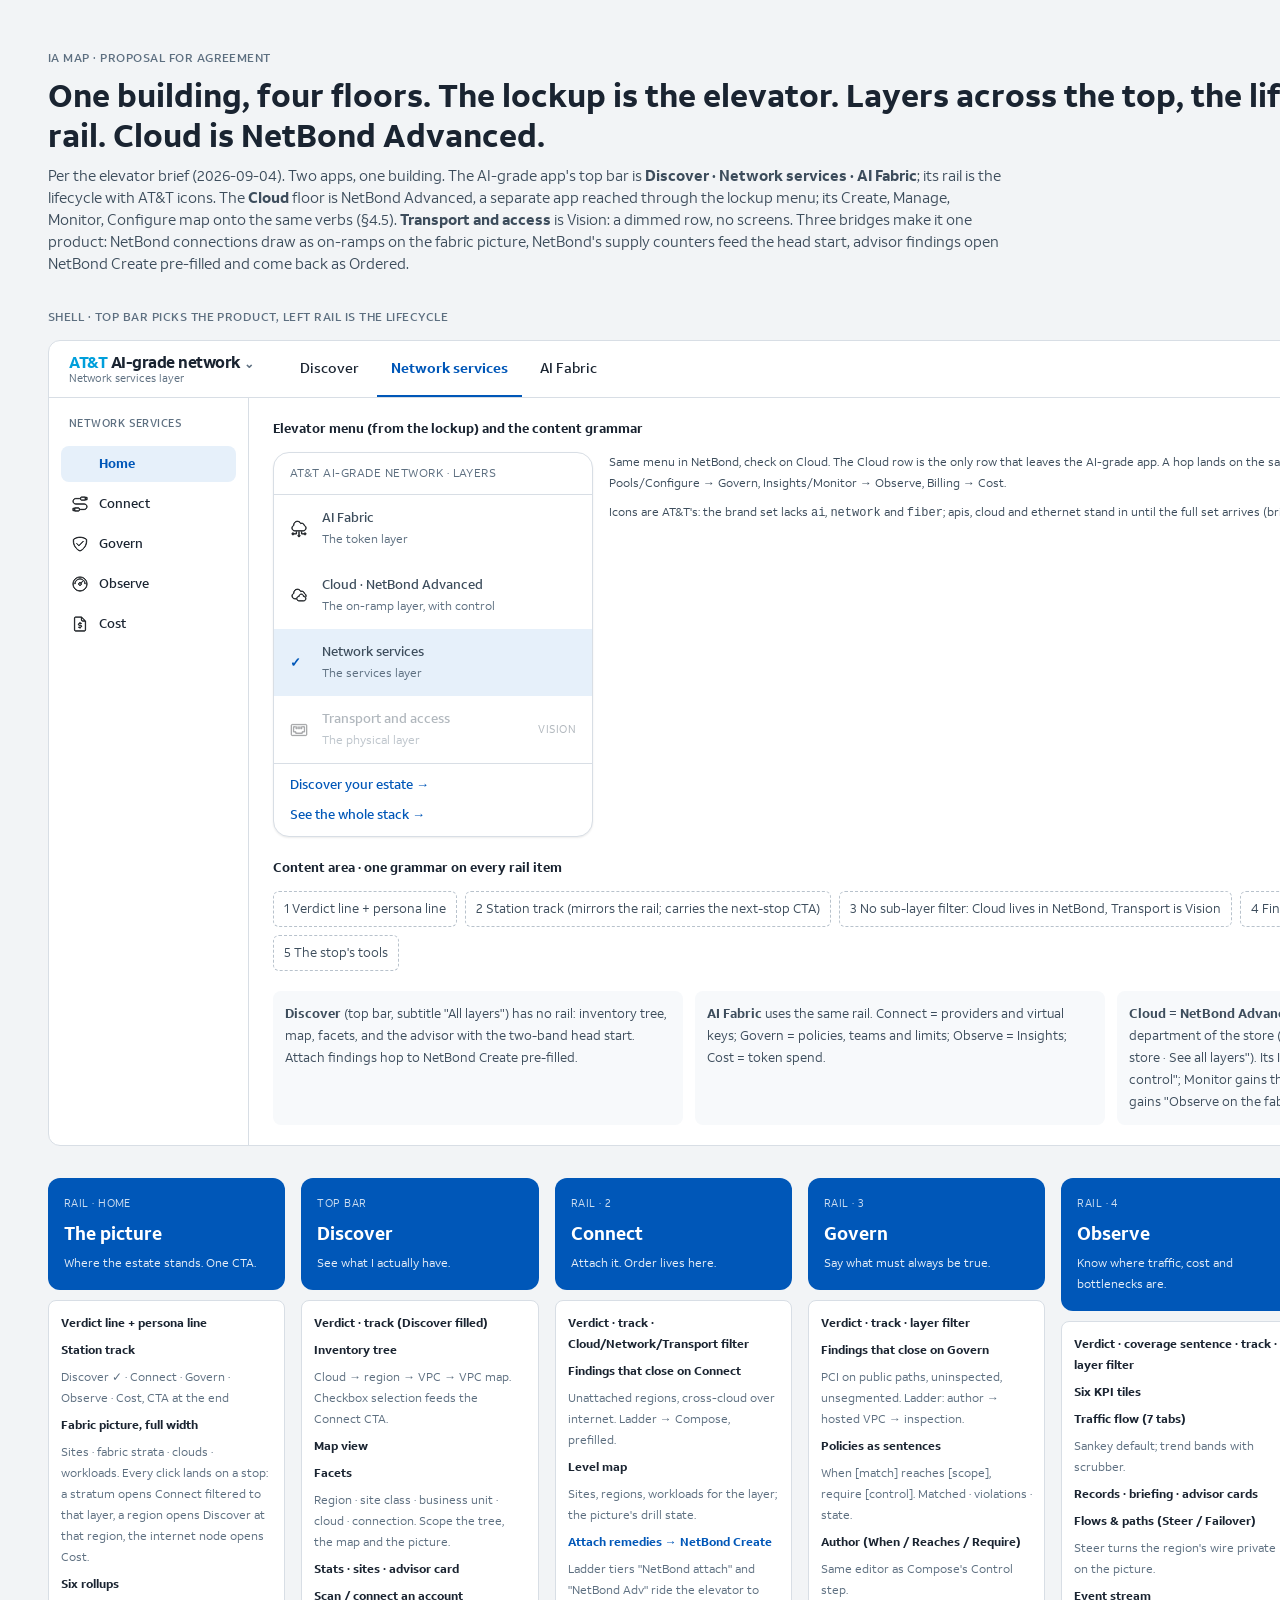
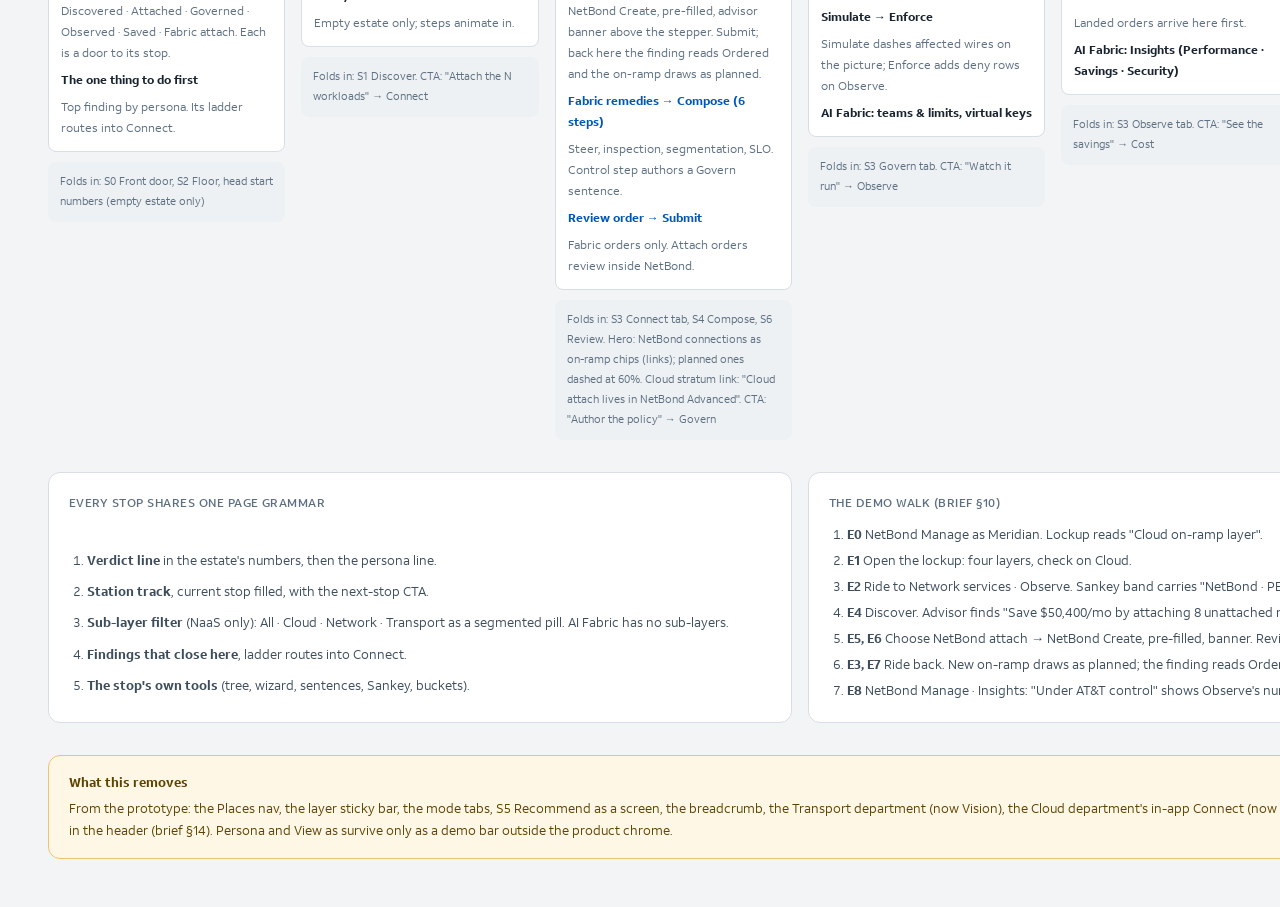
==== IA Map.dc.html @ 9a9348ab "feat: NaaS guided storefront design scope and deliverables Static Claude Design export: storefront p" ====
<!DOCTYPE html>
<html>
<head>
<meta charset="utf-8">
<meta name="viewport" content="width=device-width, initial-scale=1">
<script src="./support.js"></script>
</head>
<body>
<x-dc>
<helmet>
<meta name="robots" content="noindex, nofollow, noarchive">
<meta name="design_doc_mode" content="canvas">
<style>
@font-face { font-family: 'Aleck'; src: url('fonts/AleckSans-Rg.ttf'); font-weight: 400; }
@font-face { font-family: 'Aleck'; src: url('fonts/AleckSans-Md.ttf'); font-weight: 500; }
@font-face { font-family: 'Aleck'; src: url('fonts/AleckSans-Bd.ttf'); font-weight: 700; }
body { margin: 0; background: #f2f4f6; font-family: 'Aleck', Helvetica, Arial, sans-serif; color: #1a2431; }
a { color: #0057b8; } a:hover { color: #00388f; }
</style>
</helmet>
<section style="width:1600px;padding:48px;display:grid;gap:32px;box-sizing:border-box">
  <div style="display:grid;gap:8px">
    <div style="font-size:12px;letter-spacing:.04em;text-transform:uppercase;font-weight:500;color:#5d6f80">IA map · proposal for agreement</div>
    <h1 style="margin:0;font-size:32px;line-height:40px;font-weight:700">One building, four floors. The lockup is the elevator. Layers across the top, the lifecycle down the rail. Cloud is NetBond Advanced.</h1>
    <p style="margin:0;max-width:960px;font-size:15px;line-height:22px;color:#3d4d5c;text-wrap:pretty">Per the elevator brief (2026-09-04). Two apps, one building. The AI-grade app's top bar is <strong>Discover · Network services · AI Fabric</strong>; its rail is the lifecycle with AT&amp;T icons. The <strong>Cloud</strong> floor is NetBond Advanced, a separate app reached through the lockup menu; its Create, Manage, Monitor, Configure map onto the same verbs (§4.5). <strong>Transport and access</strong> is Vision: a dimmed row, no screens. Three bridges make it one product: NetBond connections draw as on-ramps on the fabric picture, NetBond's supply counters feed the head start, advisor findings open NetBond Create pre-filled and come back as Ordered.</p>
  </div>

  <!-- shell -->
  <div style="display:grid;gap:12px">
    <div style="font-size:12px;letter-spacing:.04em;text-transform:uppercase;font-weight:500;color:#5d6f80">Shell · top bar picks the product, left rail is the lifecycle</div>
    <div style="background:#fff;border:1px solid #d8dee5;border-radius:12px;overflow:hidden">
      <div style="display:flex;align-items:center;gap:16px;height:56px;padding:0 20px;border-bottom:1px solid #d8dee5">
        <span style="display:grid;gap:0;line-height:1.2"><span style="font-weight:700;letter-spacing:-.03em"><span style="color:#009fdb">AT&amp;T</span> AI-grade network <span style="color:#5d6f80;font-size:12px">⌄</span></span><span style="font-size:11px;color:#5d6f80">Network services layer</span></span>
        <span style="display:flex;gap:4px;margin-left:16px;height:56px;align-items:stretch">
          <span style="display:flex;align-items:center;padding:0 14px;color:#1a2431;font-weight:500;font-size:14px;border-bottom:2px solid transparent">Discover</span>
          <span style="display:flex;align-items:center;padding:0 14px;color:#0057b8;font-weight:700;font-size:14px;border-bottom:2px solid #0057b8">Network services</span>
          <span style="display:flex;align-items:center;padding:0 14px;color:#1a2431;font-weight:500;font-size:14px;border-bottom:2px solid transparent">AI Fabric</span>
        </span>
        <span style="margin-left:auto;display:flex;gap:8px;font-size:12px;color:#5d6f80">
          <span style="height:32px;padding:0 10px;line-height:32px">🔍</span><span style="height:32px;padding:0 10px;line-height:32px;color:#0057b8;font-weight:700">✓3</span><span style="height:32px;padding:0 10px;line-height:32px">🔔</span><span style="height:32px;padding:0 10px;line-height:32px">⦿</span>
        </span>
      </div>
      <div style="display:grid;grid-template-columns:200px 1fr;min-height:220px">
        <div style="padding:16px 12px;border-right:1px solid #d8dee5;display:grid;gap:4px;align-content:start;font-size:13px">
          <div style="font-size:11px;letter-spacing:.04em;text-transform:uppercase;font-weight:500;color:#5d6f80;padding:0 8px 8px">Network services</div>
          <span style="display:flex;align-items:center;gap:10px;height:36px;padding:0 10px;border-radius:8px;background:#e6f0fa;color:#0057b8;font-weight:700"><span style="width:18px;height:18px;background:url('brand/icons-link/home.svg') center / contain no-repeat"></span>Home</span>
          <span style="display:flex;align-items:center;gap:10px;height:36px;padding:0 10px;border-radius:8px;color:#1a2431;font-weight:500"><span style="width:18px;height:18px;background:url('brand/icons-light/cable.svg') center / contain no-repeat"></span>Connect</span>
          <span style="display:flex;align-items:center;gap:10px;height:36px;padding:0 10px;border-radius:8px;color:#1a2431;font-weight:500"><span style="width:18px;height:18px;background:url('brand/icons-light/check-shield.svg') center / contain no-repeat"></span>Govern</span>
          <span style="display:flex;align-items:center;gap:10px;height:36px;padding:0 10px;border-radius:8px;color:#1a2431;font-weight:500"><span style="width:18px;height:18px;background:url('brand/icons-light/high-meter.svg') center / contain no-repeat"></span>Observe</span>
          <span style="display:flex;align-items:center;gap:10px;height:36px;padding:0 10px;border-radius:8px;color:#1a2431;font-weight:500"><span style="width:18px;height:18px;background:url('brand/icons-light/bill.svg') center / contain no-repeat"></span>Cost</span>
        </div>
        <div style="padding:20px 24px;display:grid;gap:12px;align-content:start;font-size:13px;color:#3d4d5c">
          <div style="font-weight:700;color:#1a2431">Elevator menu (from the lockup) and the content grammar</div>
          <div style="display:grid;grid-template-columns:320px 1fr;gap:16px;align-items:start">
            <div style="border:1px solid #d8dee5;border-radius:16px;background:#fff;box-shadow:0 1px 2px rgba(0,0,0,.08);overflow:hidden;font-size:13px">
              <div style="padding:10px 16px;font-size:12px;letter-spacing:.04em;text-transform:uppercase;color:#5d6f80;border-bottom:1px solid #d8dee5">AT&amp;T AI-grade network · layers</div>
              <div style="display:grid;grid-template-columns:20px 1fr;gap:12px;padding:12px 16px;align-items:center"><span style="width:18px;height:18px;background:url('brand/icons-light/apis.svg') center / contain no-repeat"></span><span><span style="display:block;font-weight:500">AI Fabric</span><span style="display:block;font-size:12px;color:#5d6f80">The token layer</span></span></div>
              <div style="display:grid;grid-template-columns:20px 1fr;gap:12px;padding:12px 16px;align-items:center"><span style="width:18px;height:18px;background:url('brand/icons-light/cloud.svg') center / contain no-repeat"></span><span><span style="display:block;font-weight:500">Cloud · NetBond Advanced</span><span style="display:block;font-size:12px;color:#5d6f80">The on-ramp layer, with control</span></span></div>
              <div style="display:grid;grid-template-columns:20px 1fr;gap:12px;padding:12px 16px;align-items:center;background:#e6f0fa"><span style="color:#0057b8;font-weight:700">✓</span><span><span style="display:block;font-weight:500">Network services</span><span style="display:block;font-size:12px;color:#5d6f80">The services layer</span></span></div>
              <div style="display:grid;grid-template-columns:20px 1fr auto;gap:12px;padding:12px 16px;align-items:center;opacity:.4"><span style="width:18px;height:18px;background:url('brand/icons-light/ethernet.svg') center / contain no-repeat"></span><span><span style="display:block;font-weight:500">Transport and access</span><span style="display:block;font-size:12px;color:#5d6f80">The physical layer</span></span><span style="font-size:11px;letter-spacing:.04em;text-transform:uppercase">Vision</span></div>
              <div style="border-top:1px solid #d8dee5;padding:10px 16px;display:grid;gap:8px;color:#0057b8;font-weight:500"><span>Discover your estate →</span><span>See the whole stack →</span></div>
            </div>
            <div style="font-size:12px;color:#3d4d5c;display:grid;gap:8px"><div>Same menu in NetBond, check on Cloud. The Cloud row is the only row that leaves the AI-grade app. A hop lands on the same verb: NetBond Create → Connect, Pools/Configure → Govern, Insights/Monitor → Observe, Billing → Cost.</div><div>Icons are AT&amp;T's: the brand set lacks <code>ai</code>, <code>network</code> and <code>fiber</code>; apis, cloud and ethernet stand in until the full set arrives (brief §4.3 asks me to say so).</div></div>
          </div>
          <div style="font-weight:700;color:#1a2431;margin-top:8px">Content area · one grammar on every rail item</div>
          <div style="display:flex;gap:8px;flex-wrap:wrap">
            <span style="padding:6px 10px;border:1px dashed #b8c2cc;border-radius:6px">1 Verdict line + persona line</span>
            <span style="padding:6px 10px;border:1px dashed #b8c2cc;border-radius:6px">2 Station track (mirrors the rail; carries the next-stop CTA)</span>
            <span style="padding:6px 10px;border:1px dashed #b8c2cc;border-radius:6px">3 No sub-layer filter: Cloud lives in NetBond, Transport is Vision</span>
            <span style="padding:6px 10px;border:1px dashed #b8c2cc;border-radius:6px">4 Findings that close here</span>
            <span style="padding:6px 10px;border:1px dashed #b8c2cc;border-radius:6px">5 The stop's tools</span>
          </div>
          <div style="display:grid;grid-template-columns:1fr 1fr 1fr;gap:12px;margin-top:8px">
            <div style="padding:12px;background:#f7f9fb;border-radius:8px"><strong>Discover</strong> (top bar, subtitle "All layers") has no rail: inventory tree, map, facets, and the advisor with the two-band head start. Attach findings hop to NetBond Create pre-filled.</div>
            <div style="padding:12px;background:#f7f9fb;border-radius:8px"><strong>AI Fabric</strong> uses the same rail. Connect = providers and virtual keys; Govern = policies, teams and limits; Observe = Insights; Cost = token spend.</div>
            <div style="padding:12px;background:#f7f9fb;border-radius:8px"><strong>Cloud = NetBond Advanced.</strong> Its Marketplace tab is the Cloud department of the store ("This is the Cloud layer of the AT&amp;T store · See all layers"). Its Insights grid gains "Under AT&amp;T control"; Monitor gains the telemetry row; connection detail gains "Observe on the fabric" and "Govern this path".</div>
          </div>
        </div>
      </div>
    </div>
  </div>

  <!-- stops -->
  <div style="display:grid;grid-template-columns:repeat(6,minmax(0,1fr));gap:16px;align-items:start">

    <div style="display:grid;gap:10px">
      <div style="padding:16px;background:#0057b8;color:#fff;border-radius:12px;display:grid;gap:4px"><div style="font-size:11px;letter-spacing:.04em;text-transform:uppercase;opacity:.8">Rail · Home</div><div style="font-size:18px;font-weight:700">The picture</div><div style="font-size:12px;opacity:.9">Where the estate stands. One CTA.</div></div>
      <div style="padding:12px;background:#fff;border:1px solid #d8dee5;border-radius:8px;font-size:12px;display:grid;gap:6px">
        <div style="font-weight:700">Verdict line + persona line</div>
        <div style="font-weight:700">Station track</div><div style="color:#5d6f80">Discover ✓ · Connect · Govern · Observe · Cost, CTA at the end</div>
        <div style="font-weight:700">Fabric picture, full width</div><div style="color:#5d6f80">Sites · fabric strata · clouds · workloads. Every click lands on a stop: a stratum opens Connect filtered to that layer, a region opens Discover at that region, the internet node opens Cost.</div>
        <div style="font-weight:700">Six rollups</div><div style="color:#5d6f80">Discovered · Attached · Governed · Observed · Saved · Fabric attach. Each is a door to its stop.</div>
        <div style="font-weight:700">The one thing to do first</div><div style="color:#5d6f80">Top finding by persona. Its ladder routes into Connect.</div>
      </div>
      <div style="padding:10px 12px;background:#eef1f4;border-radius:8px;font-size:11px;color:#5d6f80">Folds in: S0 Front door, S2 Floor, head start numbers (empty estate only)</div>
    </div>

    <div style="display:grid;gap:10px">
      <div style="padding:16px;background:#0057b8;color:#fff;border-radius:12px;display:grid;gap:4px"><div style="font-size:11px;letter-spacing:.04em;text-transform:uppercase;opacity:.8">Top bar</div><div style="font-size:18px;font-weight:700">Discover</div><div style="font-size:12px;opacity:.9">See what I actually have.</div></div>
      <div style="padding:12px;background:#fff;border:1px solid #d8dee5;border-radius:8px;font-size:12px;display:grid;gap:6px">
        <div style="font-weight:700">Verdict · track (Discover filled)</div>
        <div style="font-weight:700">Inventory tree</div><div style="color:#5d6f80">Cloud → region → VPC → VPC map. Checkbox selection feeds the Connect CTA.</div>
        <div style="font-weight:700">Map view</div>
        <div style="font-weight:700">Facets</div><div style="color:#5d6f80">Region · site class · business unit · cloud · connection. Scope the tree, the map and the picture.</div>
        <div style="font-weight:700">Stats · sites · advisor card</div>
        <div style="font-weight:700">Scan / connect an account</div><div style="color:#5d6f80">Empty estate only; steps animate in.</div>
      </div>
      <div style="padding:10px 12px;background:#eef1f4;border-radius:8px;font-size:11px;color:#5d6f80">Folds in: S1 Discover. CTA: "Attach the N workloads" → Connect</div>
    </div>

    <div style="display:grid;gap:10px">
      <div style="padding:16px;background:#0057b8;color:#fff;border-radius:12px;display:grid;gap:4px"><div style="font-size:11px;letter-spacing:.04em;text-transform:uppercase;opacity:.8">Rail · 2</div><div style="font-size:18px;font-weight:700">Connect</div><div style="font-size:12px;opacity:.9">Attach it. Order lives here.</div></div>
      <div style="padding:12px;background:#fff;border:1px solid #d8dee5;border-radius:8px;font-size:12px;display:grid;gap:6px">
        <div style="font-weight:700">Verdict · track · Cloud/Network/Transport filter</div>
        <div style="font-weight:700">Findings that close on Connect</div><div style="color:#5d6f80">Unattached regions, cross-cloud over internet. Ladder → Compose, prefilled.</div>
        <div style="font-weight:700">Level map</div><div style="color:#5d6f80">Sites, regions, workloads for the layer; the picture's drill state.</div>
        <div style="font-weight:700;color:#0057b8">Attach remedies → NetBond Create</div><div style="color:#5d6f80">Ladder tiers "NetBond attach" and "NetBond Adv" ride the elevator to NetBond Create, pre-filled, advisor banner above the stepper. Submit; back here the finding reads Ordered and the on-ramp draws as planned.</div>
        <div style="font-weight:700;color:#0057b8">Fabric remedies → Compose (6 steps)</div><div style="color:#5d6f80">Steer, inspection, segmentation, SLO. Control step authors a Govern sentence.</div>
        <div style="font-weight:700;color:#0057b8">Review order → Submit</div><div style="color:#5d6f80">Fabric orders only. Attach orders review inside NetBond.</div>
      </div>
      <div style="padding:10px 12px;background:#eef1f4;border-radius:8px;font-size:11px;color:#5d6f80">Folds in: S3 Connect tab, S4 Compose, S6 Review. Hero: NetBond connections as on-ramp chips (links); planned ones dashed at 60%. Cloud stratum link: "Cloud attach lives in NetBond Advanced". CTA: "Author the policy" → Govern</div>
    </div>

    <div style="display:grid;gap:10px">
      <div style="padding:16px;background:#0057b8;color:#fff;border-radius:12px;display:grid;gap:4px"><div style="font-size:11px;letter-spacing:.04em;text-transform:uppercase;opacity:.8">Rail · 3</div><div style="font-size:18px;font-weight:700">Govern</div><div style="font-size:12px;opacity:.9">Say what must always be true.</div></div>
      <div style="padding:12px;background:#fff;border:1px solid #d8dee5;border-radius:8px;font-size:12px;display:grid;gap:6px">
        <div style="font-weight:700">Verdict · track · layer filter</div>
        <div style="font-weight:700">Findings that close on Govern</div><div style="color:#5d6f80">PCI on public paths, uninspected, unsegmented. Ladder: author → hosted VPC → inspection.</div>
        <div style="font-weight:700">Policies as sentences</div><div style="color:#5d6f80">When [match] reaches [scope], require [control]. Matched · violations · state.</div>
        <div style="font-weight:700">Author (When / Reaches / Require)</div><div style="color:#5d6f80">Same editor as Compose's Control step.</div>
        <div style="font-weight:700">Simulate → Enforce</div><div style="color:#5d6f80">Simulate dashes affected wires on the picture; Enforce adds deny rows on Observe.</div>
        <div style="font-weight:700">AI Fabric: teams &amp; limits, virtual keys</div>
      </div>
      <div style="padding:10px 12px;background:#eef1f4;border-radius:8px;font-size:11px;color:#5d6f80">Folds in: S3 Govern tab. CTA: "Watch it run" → Observe</div>
    </div>

    <div style="display:grid;gap:10px">
      <div style="padding:16px;background:#0057b8;color:#fff;border-radius:12px;display:grid;gap:4px"><div style="font-size:11px;letter-spacing:.04em;text-transform:uppercase;opacity:.8">Rail · 4</div><div style="font-size:18px;font-weight:700">Observe</div><div style="font-size:12px;opacity:.9">Know where traffic, cost and bottlenecks are.</div></div>
      <div style="padding:12px;background:#fff;border:1px solid #d8dee5;border-radius:8px;font-size:12px;display:grid;gap:6px">
        <div style="font-weight:700">Verdict · coverage sentence · track · layer filter</div>
        <div style="font-weight:700">Six KPI tiles</div>
        <div style="font-weight:700">Traffic flow (7 tabs)</div><div style="color:#5d6f80">Sankey default; trend bands with scrubber.</div>
        <div style="font-weight:700">Records · briefing · advisor cards</div>
        <div style="font-weight:700">Flows &amp; paths (Steer / Failover)</div><div style="color:#5d6f80">Steer turns the region's wire private on the picture.</div>
        <div style="font-weight:700">Event stream</div><div style="color:#5d6f80">Landed orders arrive here first.</div>
        <div style="font-weight:700">AI Fabric: Insights (Performance · Savings · Security)</div>
      </div>
      <div style="padding:10px 12px;background:#eef1f4;border-radius:8px;font-size:11px;color:#5d6f80">Folds in: S3 Observe tab. CTA: "See the savings" → Cost</div>
    </div>

    <div style="display:grid;gap:10px">
      <div style="padding:16px;background:#0057b8;color:#fff;border-radius:12px;display:grid;gap:4px"><div style="font-size:11px;letter-spacing:.04em;text-transform:uppercase;opacity:.8">Rail · 5</div><div style="font-size:18px;font-weight:700">Cost</div><div style="font-size:12px;opacity:.9">Where the money leaks and what closes it.</div></div>
      <div style="padding:12px;background:#fff;border:1px solid #d8dee5;border-radius:8px;font-size:12px;display:grid;gap:6px">
        <div style="font-weight:700">Verdict · track · layer filter</div>
        <div style="font-weight:700">Realized vs on the table</div><div style="color:#5d6f80">Two numbers, stated once, same everywhere.</div>
        <div style="font-weight:700">Buckets: today vs on the fabric</div>
        <div style="font-weight:700">Steer to save</div><div style="color:#5d6f80">Same Steer as Observe; the picture and the tiles move.</div>
        <div style="font-weight:700">Findings that close on Cost</div><div style="color:#5d6f80">Avoidable egress, cross-cloud. Ladder → Compose in Connect.</div>
        <div style="font-weight:700">Term upgrades · hub consolidation (mature)</div>
        <div style="font-weight:700">AI Fabric: token spend by identity</div>
      </div>
      <div style="padding:10px 12px;background:#eef1f4;border-radius:8px;font-size:11px;color:#5d6f80">Folds in: S3 Cost tab, tailored offers. CTA: "Compose the order that saves $X" → Connect</div>
    </div>
  </div>

  <!-- cross-cutting -->
  <div style="display:grid;grid-template-columns:1fr 1fr;gap:16px">
    <div style="padding:20px;background:#fff;border:1px solid #d8dee5;border-radius:12px;display:grid;gap:10px;font-size:13px">
      <div style="font-size:12px;letter-spacing:.04em;text-transform:uppercase;font-weight:500;color:#5d6f80">Every stop shares one page grammar</div>
      <ol style="margin:0;padding-left:18px;display:grid;gap:4px;color:#3d4d5c">
        <li><strong>Verdict line</strong> in the estate's numbers, then the persona line.</li>
        <li><strong>Station track</strong>, current stop filled, with the next-stop CTA.</li>
        <li><strong>Sub-layer filter</strong> (NaaS only): All · Cloud · Network · Transport as a segmented pill. AI Fabric has no sub-layers.</li>
        <li><strong>Findings that close here</strong>, ladder routes into Connect.</li>
        <li><strong>The stop's own tools</strong> (tree, wizard, sentences, Sankey, buckets).</li>
      </ol>
    </div>
    <div style="padding:20px;background:#fff;border:1px solid #d8dee5;border-radius:12px;display:grid;gap:10px;font-size:13px">
      <div style="font-size:12px;letter-spacing:.04em;text-transform:uppercase;font-weight:500;color:#5d6f80">The demo walk (brief §10)</div>
      <ol style="margin:0;padding-left:18px;display:grid;gap:4px;color:#3d4d5c">
        <li><strong>E0</strong> NetBond Manage as Meridian. Lockup reads "Cloud on-ramp layer".</li>
        <li><strong>E1</strong> Open the lockup: four layers, check on Cloud.</li>
        <li><strong>E2</strong> Ride to Network services · Observe. Sankey band carries "NetBond · PE-IAD-02".</li>
        <li><strong>E4</strong> Discover. Advisor finds "Save $50,400/mo by attaching 8 unattached regions".</li>
        <li><strong>E5, E6</strong> Choose NetBond attach → NetBond Create, pre-filled, banner. Review. Submit.</li>
        <li><strong>E3, E7</strong> Ride back. New on-ramp draws as planned; the finding reads Ordered.</li>
        <li><strong>E8</strong> NetBond Manage · Insights: "Under AT&amp;T control" shows Observe's number.</li>
      </ol>
    </div>
  </div>

  <div style="padding:16px 20px;background:#fff7e6;border:1px solid #f0c36d;border-radius:12px;font-size:13px;color:#5c4400;display:grid;gap:4px">
    <strong>What this removes</strong>
    <span>From the prototype: the Places nav, the layer sticky bar, the mode tabs, S5 Recommend as a screen, the breadcrumb, the Transport department (now Vision), the Cloud department's in-app Connect (now NetBond), and every segmented control in the header (brief §14). Persona and View as survive only as a demo bar outside the product chrome.</span>
  </div>
</section>
</x-dc>
</body>
</html>
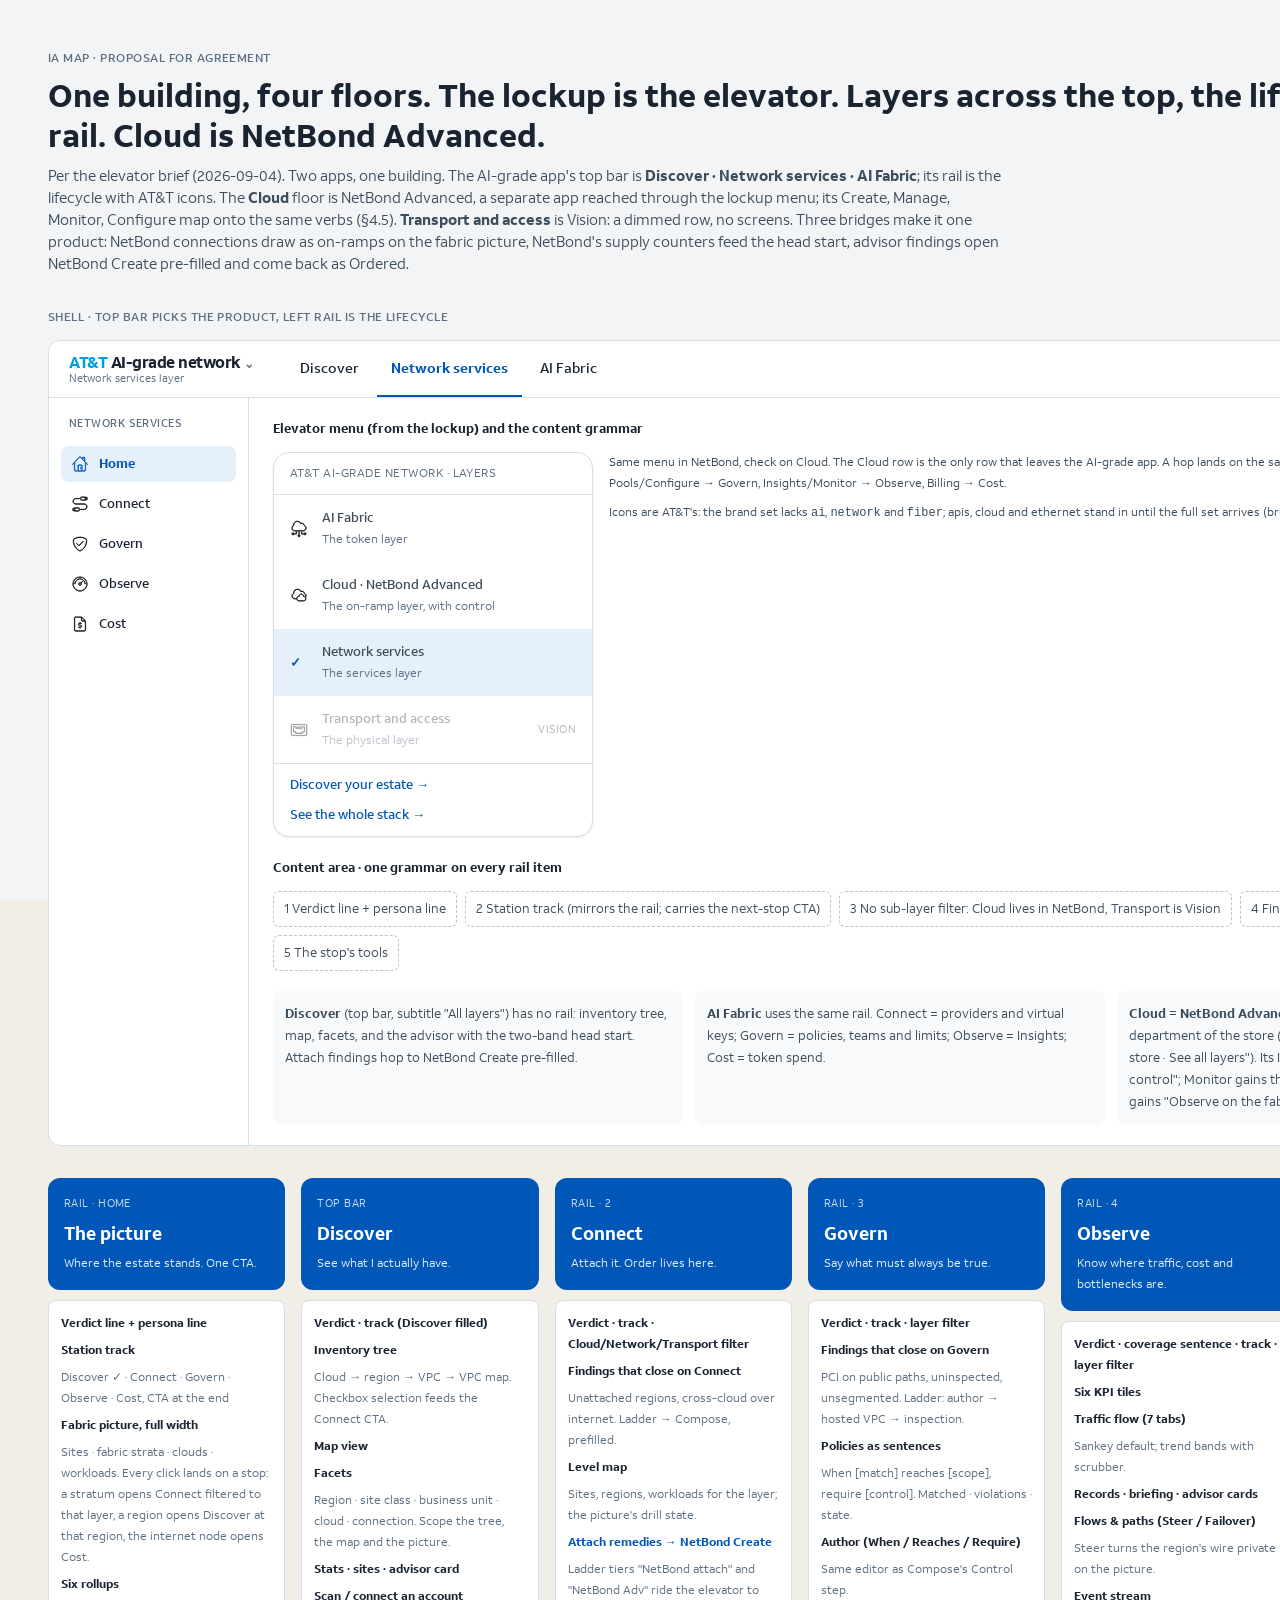
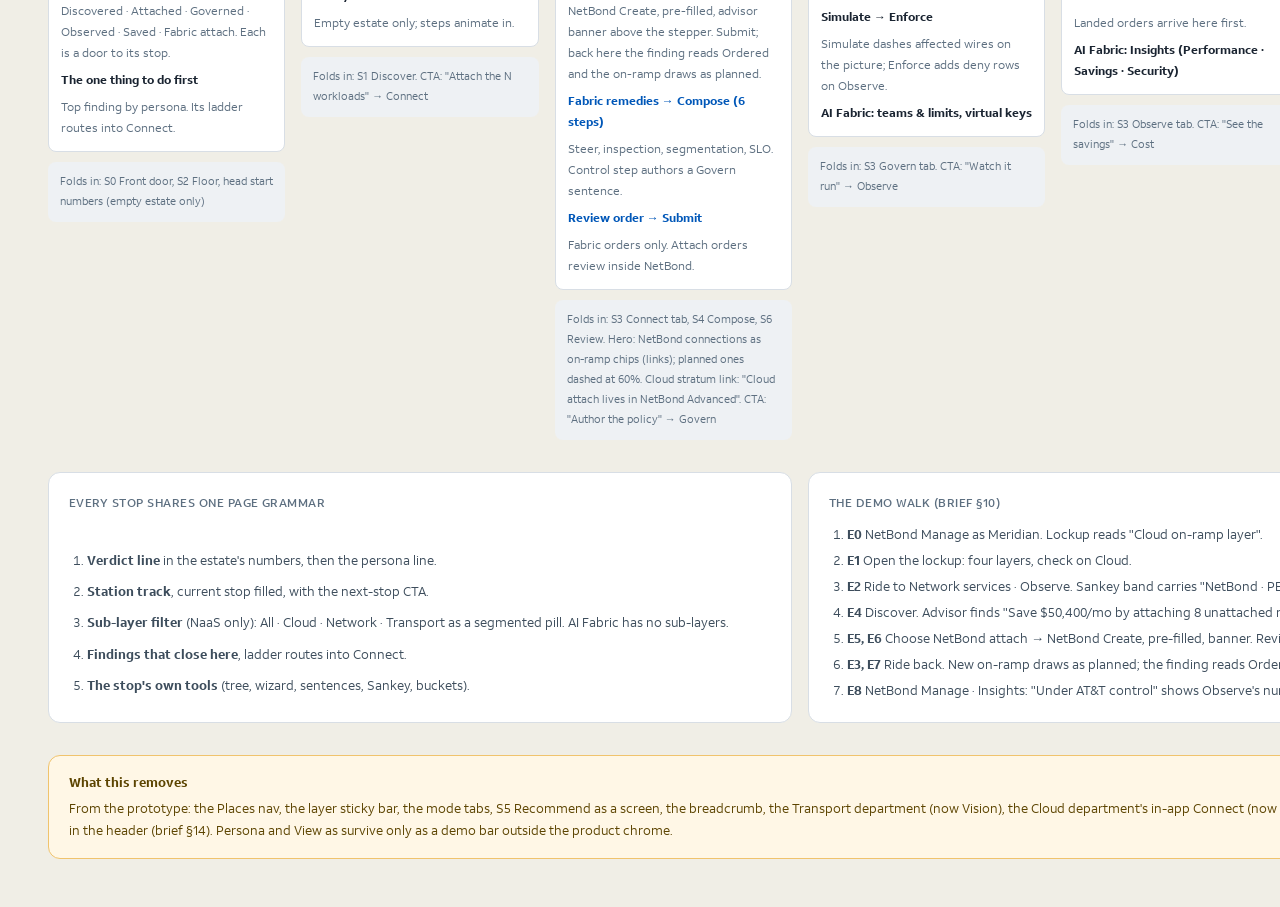
==== commit 86c5f0a3: "Vendor React, ReactDOM and Babel; never load from unpkg Corporate networks that block or rewrite unp" ====
--- a/IA Map.dc.html
+++ b/IA Map.dc.html
@@ -3,6 +3,16 @@
 <head>
 <meta charset="utf-8">
 <meta name="viewport" content="width=device-width, initial-scale=1">
+<script>
+  // Load React, ReactDOM and Babel from this folder, never from unpkg: on
+  // networks that block or rewrite the CDN the integrity check fails and the
+  // page never renders. support.js reads this map before it builds the tags.
+  window.__resources = {
+    "https://unpkg.com/react@18.3.1/umd/react.production.min.js": "./vendor/react.production.min.js",
+    "https://unpkg.com/react-dom@18.3.1/umd/react-dom.production.min.js": "./vendor/react-dom.production.min.js",
+    "https://unpkg.com/@babel/standalone@7.29.0/babel.min.js": "./vendor/babel.min.js"
+  };
+</script>
 <script src="./support.js"></script>
 </head>
 <body>
